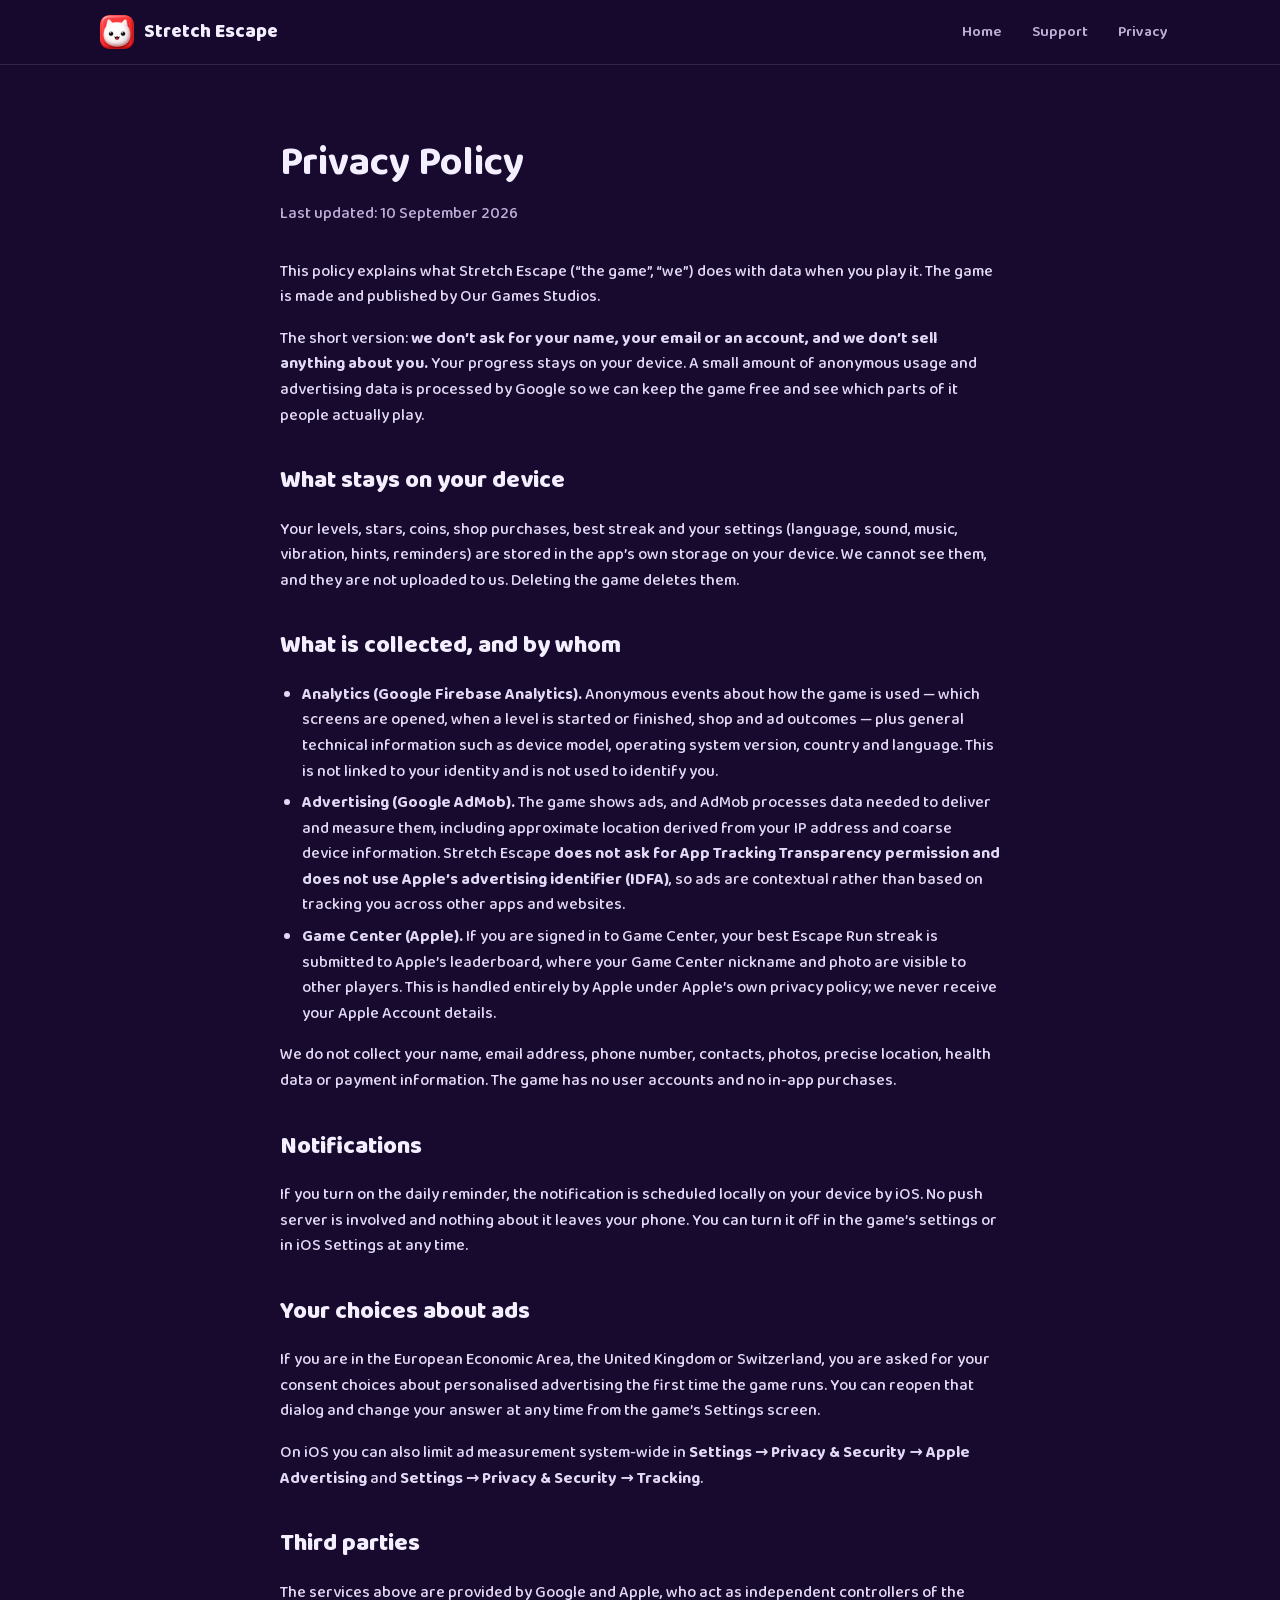
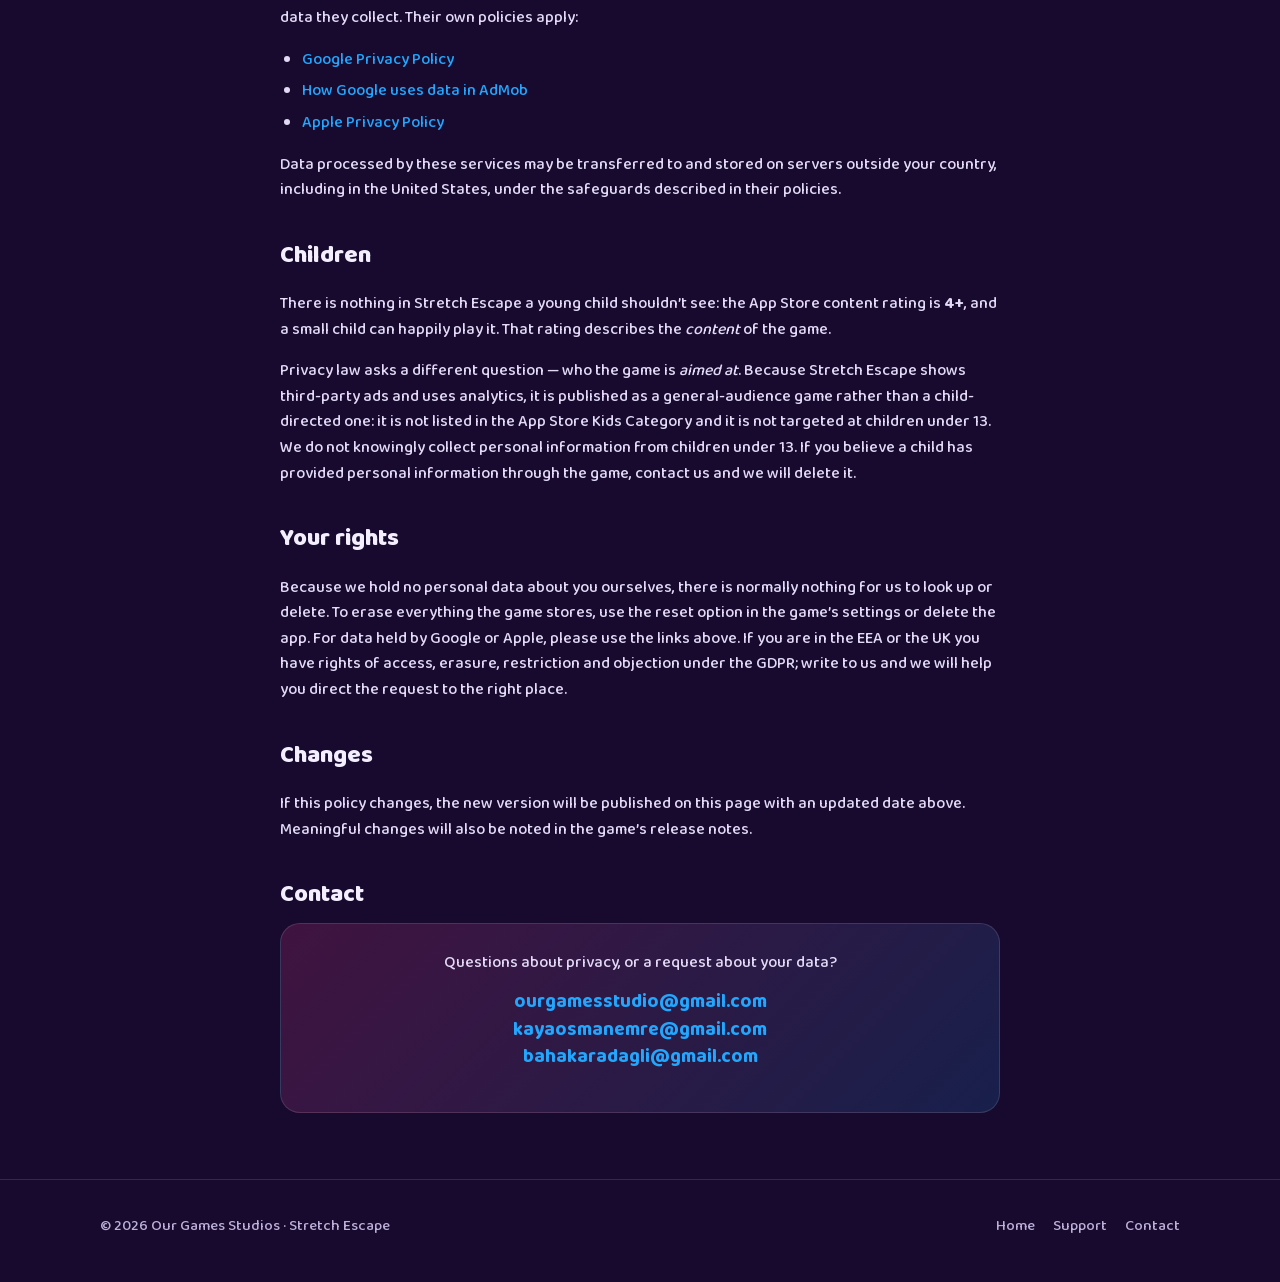
==== privacy.html @ 92ca1fbe "Stretch Escape sitesi: tanıtım, destek, gizlilik App Store'un istediği Marketing, Support ve Privacy" ====
<!DOCTYPE html>
<html lang="en">
<head>
<meta charset="utf-8">
<meta name="viewport" content="width=device-width, initial-scale=1">
<title>Privacy Policy — Stretch Escape</title>
<meta name="description" content="How the Stretch Escape puzzle game handles your data.">
<link rel="icon" href="assets/icon.png">
<link rel="apple-touch-icon" href="assets/icon.png">
<link rel="stylesheet" href="style.css">
<meta name="theme-color" content="#170a2e">
</head>
<body>

<header class="ust">
  <div class="kap">
    <a class="marka" href="index.html"><img src="assets/icon.png" alt="">Stretch Escape</a>
    <nav>
      <a href="index.html">Home</a>
      <a href="support.html">Support</a>
      <a href="privacy.html">Privacy</a>
    </nav>
  </div>
</header>

<section>
  <div class="kap metin">
    <h1>Privacy Policy</h1>
    <p class="tarih">Last updated: 10 September 2026</p>

    <p>This policy explains what Stretch Escape (“the game”, “we”) does with data when you play it.
      The game is made and published by Our Games Studios.</p>

    <p>The short version: <b>we don’t ask for your name, your email or an account, and we don’t sell anything about you.</b>
      Your progress stays on your device. A small amount of anonymous usage and advertising data is processed by Google so we can
      keep the game free and see which parts of it people actually play.</p>

    <h2>What stays on your device</h2>
    <p>Your levels, stars, coins, shop purchases, best streak and your settings (language, sound, music, vibration, hints, reminders)
      are stored in the app’s own storage on your device. We cannot see them, and they are not uploaded to us.
      Deleting the game deletes them.</p>

    <h2>What is collected, and by whom</h2>
    <ul>
      <li><b>Analytics (Google Firebase Analytics).</b> Anonymous events about how the game is used — which screens are opened,
        when a level is started or finished, shop and ad outcomes — plus general technical information such as device model,
        operating system version, country and language. This is not linked to your identity and is not used to identify you.</li>
      <li><b>Advertising (Google AdMob).</b> The game shows ads, and AdMob processes data needed to deliver and measure them,
        including approximate location derived from your IP address and coarse device information. Stretch Escape
        <b>does not ask for App Tracking Transparency permission and does not use Apple’s advertising identifier (IDFA)</b>,
        so ads are contextual rather than based on tracking you across other apps and websites.</li>
      <li><b>Game Center (Apple).</b> If you are signed in to Game Center, your best Escape Run streak is submitted to Apple’s
        leaderboard, where your Game Center nickname and photo are visible to other players. This is handled entirely by Apple
        under Apple’s own privacy policy; we never receive your Apple Account details.</li>
    </ul>

    <p>We do not collect your name, email address, phone number, contacts, photos, precise location, health data or payment
      information. The game has no user accounts and no in-app purchases.</p>

    <h2>Notifications</h2>
    <p>If you turn on the daily reminder, the notification is scheduled locally on your device by iOS.
      No push server is involved and nothing about it leaves your phone. You can turn it off in the game’s settings
      or in iOS Settings at any time.</p>

    <h2>Your choices about ads</h2>
    <p>If you are in the European Economic Area, the United Kingdom or Switzerland, you are asked for your consent choices
      about personalised advertising the first time the game runs. You can reopen that dialog and change your answer at any
      time from the game’s Settings screen.</p>
    <p>On iOS you can also limit ad measurement system-wide in <b>Settings → Privacy &amp; Security → Apple Advertising</b>
      and <b>Settings → Privacy &amp; Security → Tracking</b>.</p>

    <h2>Third parties</h2>
    <p>The services above are provided by Google and Apple, who act as independent controllers of the data they collect.
      Their own policies apply:</p>
    <ul>
      <li><a href="https://policies.google.com/privacy" rel="noopener">Google Privacy Policy</a></li>
      <li><a href="https://support.google.com/admob/answer/6128543" rel="noopener">How Google uses data in AdMob</a></li>
      <li><a href="https://www.apple.com/legal/privacy/" rel="noopener">Apple Privacy Policy</a></li>
    </ul>
    <p>Data processed by these services may be transferred to and stored on servers outside your country, including in the
      United States, under the safeguards described in their policies.</p>

    <h2>Children</h2>
    <p>There is nothing in Stretch Escape a young child shouldn’t see: the App Store content rating is <b>4+</b>,
      and a small child can happily play it. That rating describes the <i>content</i> of the game.</p>
    <p>Privacy law asks a different question — who the game is <i>aimed at</i>. Because Stretch Escape shows third-party ads
      and uses analytics, it is published as a general-audience game rather than a child-directed one: it is not listed in the
      App Store Kids Category and it is not targeted at children under 13. We do not knowingly collect personal information from
      children under 13. If you believe a child has provided personal information through the game, contact us and we will delete it.</p>

    <h2>Your rights</h2>
    <p>Because we hold no personal data about you ourselves, there is normally nothing for us to look up or delete.
      To erase everything the game stores, use the reset option in the game’s settings or delete the app.
      For data held by Google or Apple, please use the links above. If you are in the EEA or the UK you have rights of access,
      erasure, restriction and objection under the GDPR; write to us and we will help you direct the request to the right place.</p>

    <h2>Changes</h2>
    <p>If this policy changes, the new version will be published on this page with an updated date above.
      Meaningful changes will also be noted in the game’s release notes.</p>

    <h2>Contact</h2>
    <div class="kutu">
      <p>Questions about privacy, or a request about your data?</p>
      <p class="eposta"><a href="mailto:ourgamesstudio@gmail.com?subject=Stretch%20Escape%20privacy">ourgamesstudio@gmail.com</a><a href="mailto:kayaosmanemre@gmail.com?subject=Stretch%20Escape%20privacy">kayaosmanemre@gmail.com</a><a href="mailto:bahakaradagli@gmail.com?subject=Stretch%20Escape%20privacy">bahakaradagli@gmail.com</a></p>
    </div>
  </div>
</section>

<footer>
  <div class="kap">
    <span>© 2026 Our Games Studios · Stretch Escape</span>
    <nav>
      <a href="index.html">Home</a>
      <a href="support.html">Support</a>
      <a href="mailto:ourgamesstudio@gmail.com,kayaosmanemre@gmail.com,bahakaradagli@gmail.com">Contact</a>
    </nav>
  </div>
</footer>

</body>
</html>
---- style.css ----
/* Stretch Escape — pazarlama ve destek sitesi.
   Oyunla aynı font ve aynı şeker/neon paleti kullanılıyor. */

@font-face {
  font-family: 'Baloo 2'; font-style: normal; font-weight: 400 800; font-display: swap;
  src: url('fontlar/baloo2-latin-ext.woff2') format('woff2');
  unicode-range: U+0100-02BA, U+02BD-02C5, U+02C7-02CC, U+02CE-02D7, U+02DD-02FF, U+0304, U+0308, U+0329, U+1D00-1DBF, U+1E00-1E9F, U+1EF2-1EFF, U+2020, U+20A0-20AB, U+20AD-20C0, U+2113, U+2C60-2C7F, U+A720-A7FF;
}
@font-face {
  font-family: 'Baloo 2'; font-style: normal; font-weight: 400 800; font-display: swap;
  src: url('fontlar/baloo2-latin.woff2') format('woff2');
  unicode-range: U+0000-00FF, U+0131, U+0152-0153, U+02BB-02BC, U+02C6, U+02DA, U+02DC, U+0304, U+0308, U+0329, U+2000-206F, U+20AC, U+2122, U+2191, U+2193, U+2212, U+2215, U+FEFF, U+FFFD;
}

:root {
  --mor-koyu: #170a2e;
  --mor: #24124a;
  --mor-kart: rgba(255, 255, 255, .06);
  --pembe: #ff3d92;
  --mavi: #22a7ff;
  --sari: #ffcc33;
  --yesil: #3ddc84;
  --yazi: #f4efff;
  --yazi-sonuk: #bdb0d8;
  --kenar: rgba(255, 255, 255, .12);
  --olcu: 1120px;
}

* { box-sizing: border-box; }

html { scroll-behavior: smooth; }

body {
  margin: 0;
  font-family: 'Baloo 2', -apple-system, BlinkMacSystemFont, 'Segoe UI', Roboto, system-ui, sans-serif;
  font-weight: 500;
  color: var(--yazi);
  background: var(--mor-koyu);
  line-height: 1.6;
  -webkit-font-smoothing: antialiased;
  overflow-x: hidden;
}

img { max-width: 100%; display: block; }

a { color: var(--mavi); text-decoration: none; }
a:hover { text-decoration: underline; }

.kap { width: 100%; max-width: var(--olcu); margin: 0 auto; padding: 0 20px; }

/* ---------- üst şerit ---------- */

.ust {
  position: sticky; top: 0; z-index: 20;
  background: rgba(23, 10, 46, .82);
  backdrop-filter: blur(14px); -webkit-backdrop-filter: blur(14px);
  border-bottom: 1px solid var(--kenar);
}
.ust .kap { display: flex; align-items: center; gap: 16px; height: 64px; }
.marka { display: flex; align-items: center; gap: 10px; font-weight: 800; font-size: 19px; color: var(--yazi); }
.marka:hover { text-decoration: none; }
.marka img { width: 34px; height: 34px; border-radius: 9px; }
.ust nav { margin-left: auto; display: flex; gap: 6px; flex-wrap: wrap; }
.ust nav a {
  color: var(--yazi-sonuk); font-weight: 600; font-size: 15px;
  padding: 6px 12px; border-radius: 999px;
}
.ust nav a:hover { color: var(--yazi); background: rgba(255, 255, 255, .08); text-decoration: none; }

/* ---------- hero ---------- */

.hero { position: relative; overflow: hidden; padding: 72px 0 88px; text-align: center; }
.hero::before {
  content: ''; position: absolute; inset: -10% -10% auto; height: 130%;
  background: url('assets/arkaplan.webp') center top / cover no-repeat;
  filter: saturate(.85) blur(2px); opacity: .35;
}
.hero::after {
  content: ''; position: absolute; inset: 0;
  background: radial-gradient(120% 80% at 50% 0%, rgba(255, 61, 146, .35), transparent 60%),
              linear-gradient(180deg, rgba(23, 10, 46, .55) 0%, rgba(23, 10, 46, .92) 70%, var(--mor-koyu) 100%);
}
.hero .kap { position: relative; z-index: 1; }
.hero-logo { width: min(420px, 78vw); margin: 0 auto 8px; filter: drop-shadow(0 14px 34px rgba(0, 0, 0, .45)); }
.slogan { font-size: clamp(22px, 4.4vw, 34px); font-weight: 800; margin: 4px 0 10px; }
.hero p.alt { max-width: 620px; margin: 0 auto 26px; font-size: 18px; color: var(--yazi-sonuk); }

.rozetler { display: flex; justify-content: center; gap: 12px; flex-wrap: wrap; }
.dugme {
  display: inline-flex; align-items: center; gap: 9px;
  padding: 13px 26px; border-radius: 999px; font-weight: 700; font-size: 17px;
  color: #fff; background: linear-gradient(180deg, #ff5ea6, var(--pembe));
  box-shadow: 0 10px 24px rgba(255, 61, 146, .35), inset 0 -3px 0 rgba(0, 0, 0, .18);
}
.dugme:hover { text-decoration: none; transform: translateY(-2px); }
.dugme.sessiz {
  background: rgba(255, 255, 255, .09); box-shadow: inset 0 0 0 1px var(--kenar);
  color: var(--yazi);
}
.dugme.pasif { opacity: .75; cursor: default; }
.dugme.pasif:hover { transform: none; }

.ucan {
  position: absolute; right: -40px; bottom: -10px; width: min(280px, 40vw);
  opacity: .9; z-index: 1; pointer-events: none;
  filter: drop-shadow(0 10px 28px rgba(255, 61, 146, .45));
}

/* ---------- bölümler ---------- */

section { padding: 66px 0; }
section.koyu { background: linear-gradient(180deg, var(--mor), var(--mor-koyu)); }

h2 {
  font-size: clamp(26px, 3.6vw, 36px); font-weight: 800;
  margin: 0 0 8px; text-align: center;
}
.bolum-alt { text-align: center; color: var(--yazi-sonuk); max-width: 620px; margin: 0 auto 36px; }

h3 { font-size: 21px; font-weight: 800; margin: 0 0 6px; }

.izgara { display: grid; gap: 20px; grid-template-columns: repeat(auto-fit, minmax(260px, 1fr)); }

.kart {
  background: var(--mor-kart); border: 1px solid var(--kenar); border-radius: 20px;
  overflow: hidden; display: flex; flex-direction: column;
}
.kart .gorsel { aspect-ratio: 16 / 10; overflow: hidden; background: #0e0620; }
.kart .gorsel img { width: 100%; height: 100%; object-fit: cover; }
.gorsel.dukkan {
  background: url('assets/dukkan-bg.webp') center / cover;
  display: flex; align-items: center; justify-content: center; gap: 22px;
}
.gorsel.dukkan .obje { width: 62px; height: auto; filter: drop-shadow(0 8px 14px rgba(0, 0, 0, .45)); }
.gorsel.dukkan .obje.buyuk { width: 128px; }

.kart .govde { padding: 18px 20px 22px; }
.kart p { margin: 0; color: var(--yazi-sonuk); font-size: 16px; }

.hap {
  display: inline-block; font-size: 13px; font-weight: 700; letter-spacing: .04em;
  text-transform: uppercase; padding: 3px 11px; border-radius: 999px; margin-bottom: 8px;
}
.hap.pembe { background: rgba(255, 61, 146, .18); color: #ff8dbc; }
.hap.mavi { background: rgba(34, 167, 255, .18); color: #7cc9ff; }
.hap.sari { background: rgba(255, 204, 51, .18); color: var(--sari); }

/* sayılar */
.sayilar { display: grid; gap: 16px; grid-template-columns: repeat(auto-fit, minmax(150px, 1fr)); text-align: center; }
.sayilar div { background: var(--mor-kart); border: 1px solid var(--kenar); border-radius: 18px; padding: 22px 12px; }
.sayilar b { display: block; font-size: 34px; font-weight: 800; line-height: 1.1; color: var(--sari); }
.sayilar span { color: var(--yazi-sonuk); font-size: 15px; }

/* dünyalar */
.dunyalar { display: grid; gap: 14px; grid-template-columns: repeat(auto-fit, minmax(140px, 1fr)); }
.dunyalar figure { margin: 0; border-radius: 16px; overflow: hidden; position: relative; border: 1px solid var(--kenar); }
.dunyalar img { aspect-ratio: 3 / 4; object-fit: cover; width: 100%; }
.dunyalar figcaption {
  position: absolute; left: 0; right: 0; bottom: 0; padding: 26px 10px 10px;
  font-weight: 700; font-size: 15px; text-align: center;
  background: linear-gradient(180deg, transparent, rgba(10, 4, 24, .85));
}

/* diller */
.diller { display: flex; flex-wrap: wrap; justify-content: center; gap: 10px; }
.diller span {
  display: inline-flex; align-items: center; gap: 8px; font-weight: 600; font-size: 15px;
  background: var(--mor-kart); border: 1px solid var(--kenar);
  padding: 7px 14px 7px 8px; border-radius: 999px;
}
.diller img { width: 22px; height: 22px; border-radius: 50%; object-fit: cover; }

/* ---------- metin sayfaları ---------- */

.metin { max-width: 760px; margin: 0 auto; }
.metin h1 { font-size: clamp(30px, 5vw, 40px); margin: 0 0 6px; }
.metin .tarih { color: var(--yazi-sonuk); margin: 0 0 32px; }
.metin h2 { text-align: left; font-size: 24px; margin: 34px 0 8px; }
.metin p, .metin li { color: #e2daf5; }
.metin ul { padding-left: 22px; }
.metin li { margin-bottom: 6px; }

.sss { border: 1px solid var(--kenar); border-radius: 16px; background: var(--mor-kart); margin-bottom: 12px; overflow: hidden; }
.sss summary {
  cursor: pointer; padding: 15px 20px; font-weight: 700; font-size: 17px; list-style: none;
  display: flex; justify-content: space-between; align-items: center; gap: 12px;
}
.sss summary::-webkit-details-marker { display: none; }
.sss summary::after { content: '+'; font-size: 24px; color: var(--pembe); line-height: 1; }
.sss[open] summary::after { content: '−'; }
.sss .icerik { padding: 0 20px 18px; color: var(--yazi-sonuk); }
.sss .icerik p { margin: 0 0 10px; color: var(--yazi-sonuk); }
.sss .icerik p:last-child { margin-bottom: 0; }

.kutu {
  background: linear-gradient(135deg, rgba(255, 61, 146, .18), rgba(34, 167, 255, .14));
  border: 1px solid var(--kenar); border-radius: 20px; padding: 26px 24px; text-align: center;
}
.kutu p { margin: 0 0 14px; }
.eposta { font-size: 19px; font-weight: 700; word-break: break-word; line-height: 1.45; }
/* Birden çok adres var: her biri kendi satırında, tek tek tıklanabilsin. */
.eposta a { display: block; }

/* ---------- alt ---------- */

footer { border-top: 1px solid var(--kenar); padding: 34px 0 44px; color: var(--yazi-sonuk); font-size: 15px; }
footer .kap { display: flex; flex-wrap: wrap; gap: 14px 24px; align-items: center; justify-content: space-between; }
footer nav { display: flex; gap: 18px; flex-wrap: wrap; }
footer a { color: var(--yazi-sonuk); }
footer a:hover { color: var(--yazi); }

@media (prefers-reduced-motion: reduce) {
  html { scroll-behavior: auto; }
  .dugme:hover { transform: none; }
}

/* ---------- dar ekran ---------- */

@media (max-width: 620px) {
  .ust .kap { height: 58px; gap: 10px; padding: 0 14px; }
  .marka { font-size: 17px; gap: 8px; }
  .marka img { width: 30px; height: 30px; }
  .ust nav { gap: 0; flex-wrap: nowrap; }
  .ust nav a { padding: 6px 8px; font-size: 14px; }
  /* Ana sayfadaki bölüm bağlantıları dar ekranda şeridi taşırıyor,
     ikisi de sayfayı kaydırınca zaten görünüyor. */
  .ust nav a[href^="#"] { display: none; }

  .kap { padding: 0 16px; }
  section { padding: 46px 0; }
  .hero { padding: 48px 0 64px; }
  .ucan { width: 42vw; right: -26px; bottom: 6px; opacity: .75; }
  .kutu { padding: 22px 18px; }
  .eposta { font-size: 17px; }
  footer .kap { flex-direction: column; align-items: flex-start; gap: 10px; }
}
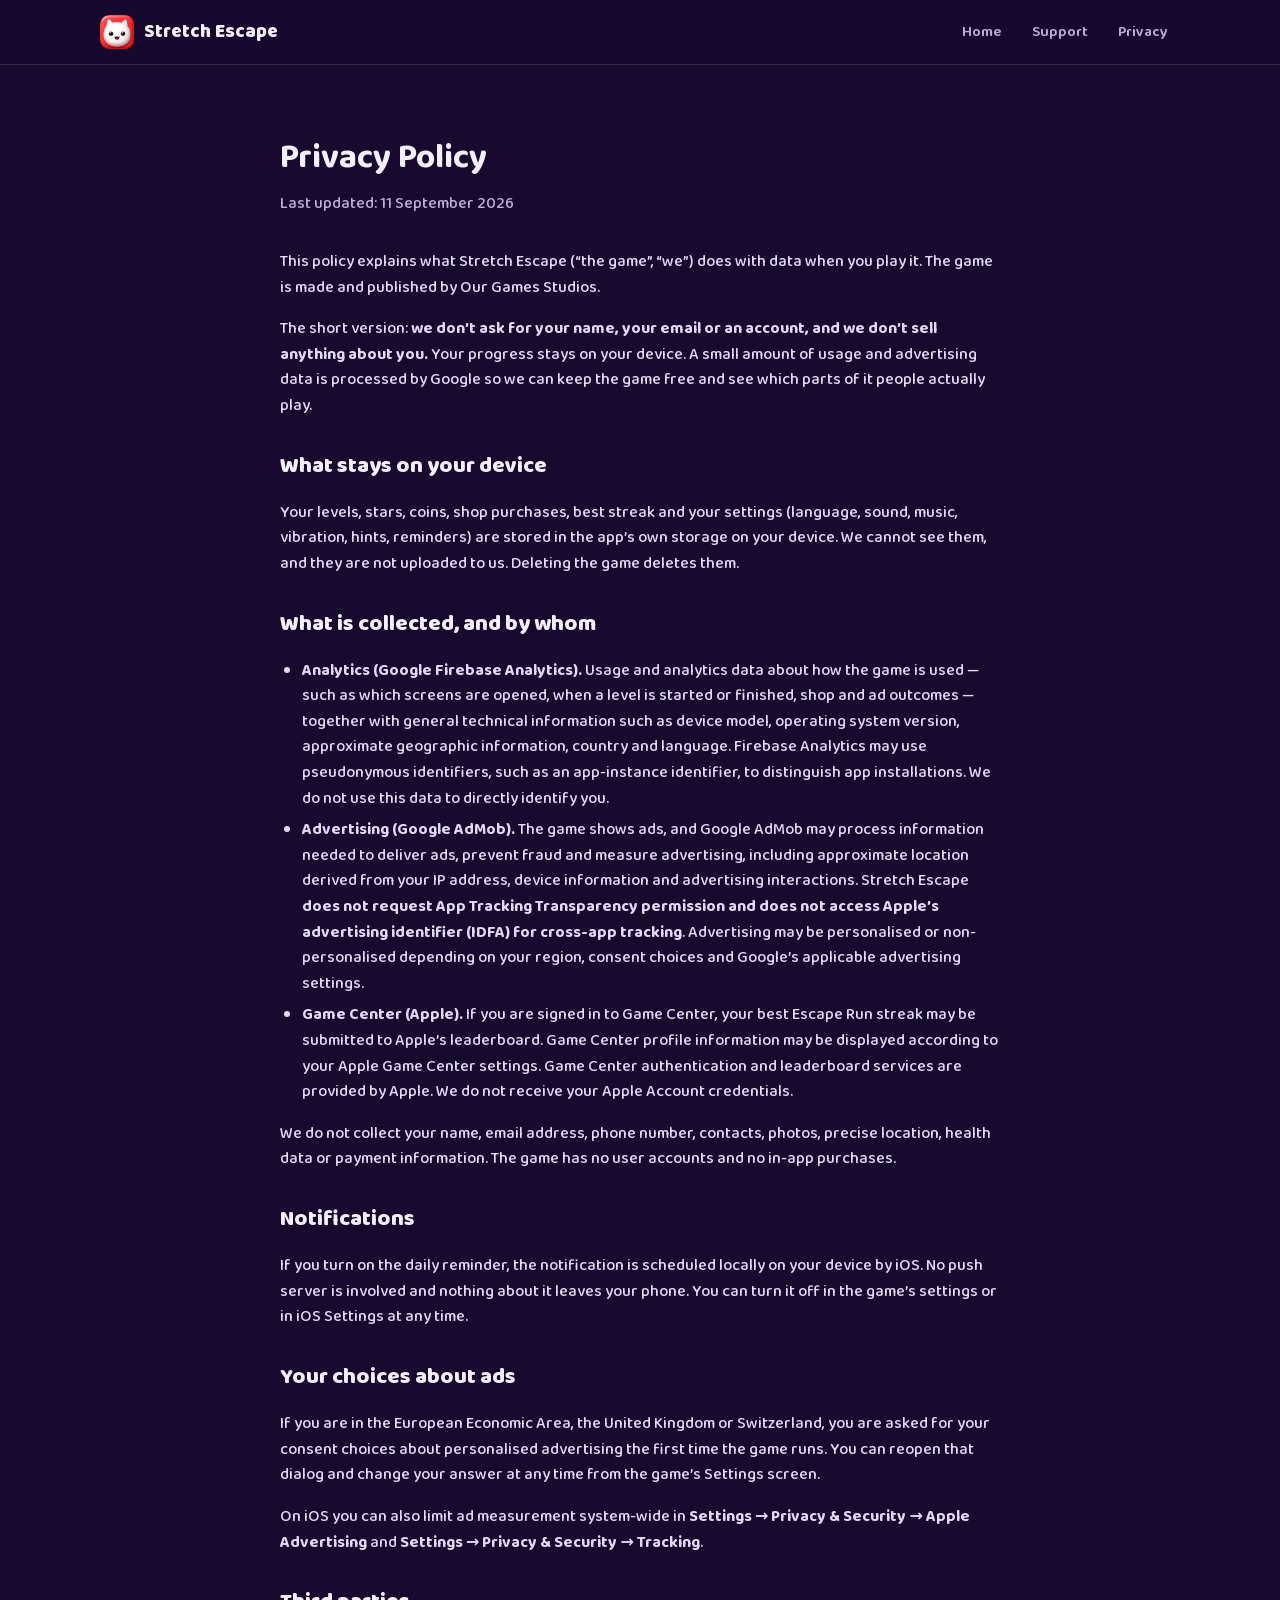
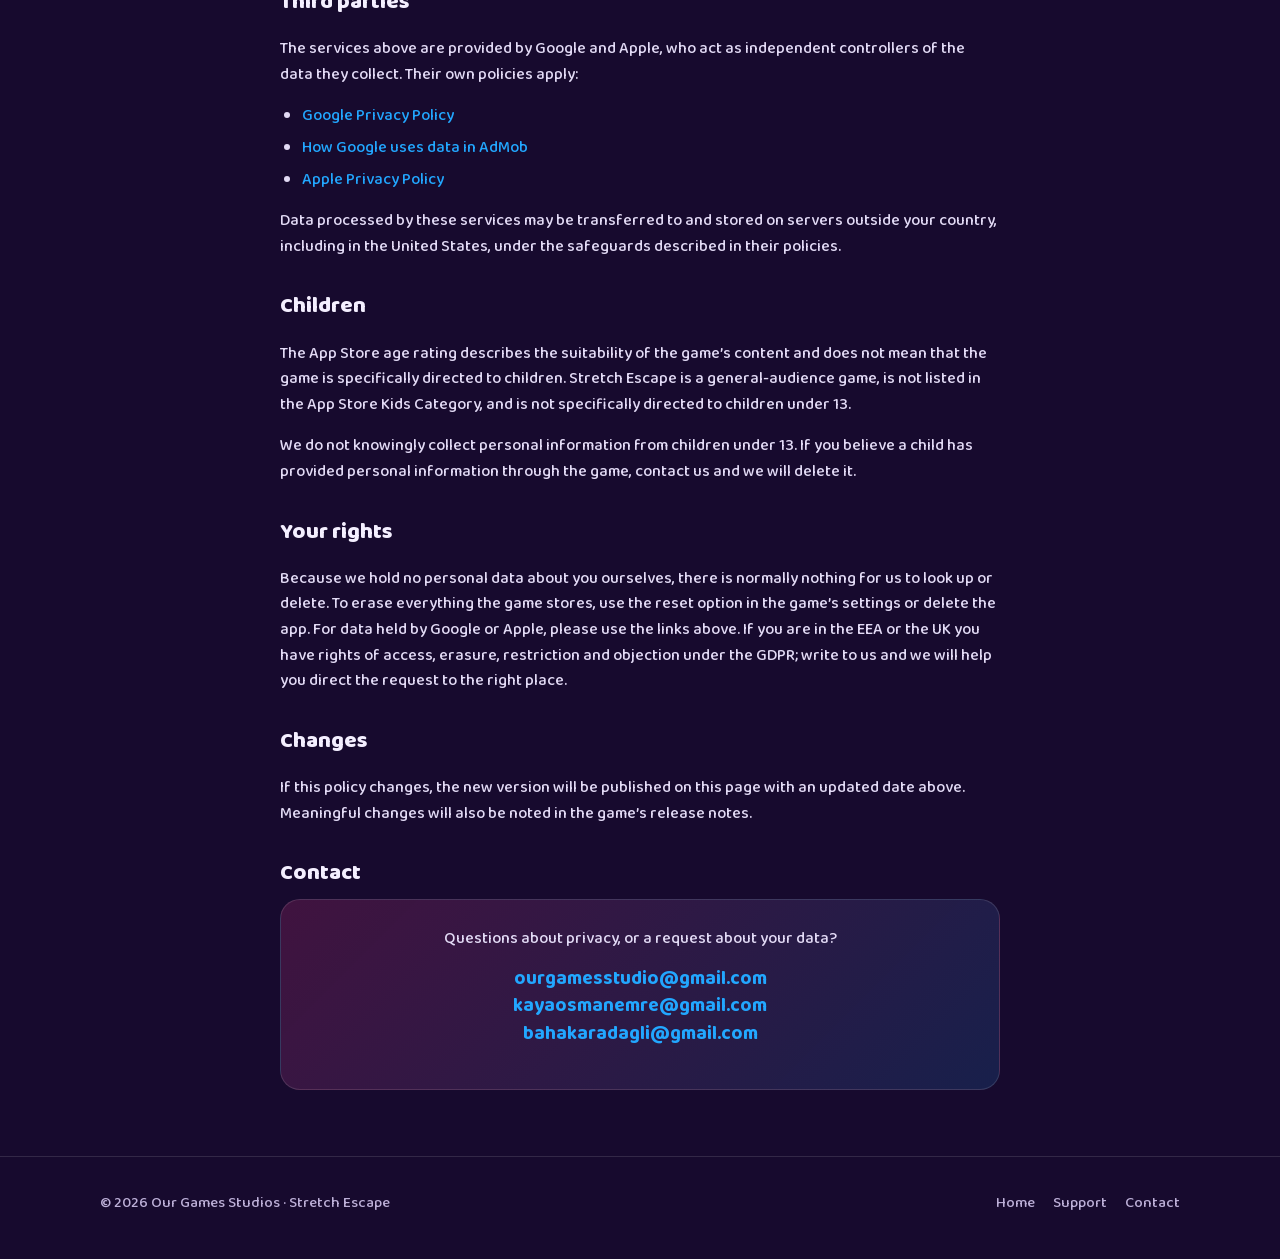
==== commit 44ffe43f: "Gizlilik politikasını netleştir: analytics, AdMob, Game Center, çocuklar Co-Authored-By: Claude Opus" ====
--- a/privacy.html
+++ b/privacy.html
@@ -26,13 +26,13 @@
 <section>
   <div class="kap metin">
     <h1>Privacy Policy</h1>
-    <p class="tarih">Last updated: 10 September 2026</p>
+    <p class="tarih">Last updated: 11 September 2026</p>
 
     <p>This policy explains what Stretch Escape (“the game”, “we”) does with data when you play it.
       The game is made and published by Our Games Studios.</p>
 
     <p>The short version: <b>we don’t ask for your name, your email or an account, and we don’t sell anything about you.</b>
-      Your progress stays on your device. A small amount of anonymous usage and advertising data is processed by Google so we can
+      Your progress stays on your device. A small amount of usage and advertising data is processed by Google so we can
       keep the game free and see which parts of it people actually play.</p>
 
     <h2>What stays on your device</h2>
@@ -42,16 +42,20 @@
 
     <h2>What is collected, and by whom</h2>
     <ul>
-      <li><b>Analytics (Google Firebase Analytics).</b> Anonymous events about how the game is used — which screens are opened,
-        when a level is started or finished, shop and ad outcomes — plus general technical information such as device model,
-        operating system version, country and language. This is not linked to your identity and is not used to identify you.</li>
-      <li><b>Advertising (Google AdMob).</b> The game shows ads, and AdMob processes data needed to deliver and measure them,
-        including approximate location derived from your IP address and coarse device information. Stretch Escape
-        <b>does not ask for App Tracking Transparency permission and does not use Apple’s advertising identifier (IDFA)</b>,
-        so ads are contextual rather than based on tracking you across other apps and websites.</li>
-      <li><b>Game Center (Apple).</b> If you are signed in to Game Center, your best Escape Run streak is submitted to Apple’s
-        leaderboard, where your Game Center nickname and photo are visible to other players. This is handled entirely by Apple
-        under Apple’s own privacy policy; we never receive your Apple Account details.</li>
+      <li><b>Analytics (Google Firebase Analytics).</b> Usage and analytics data about how the game is used — such as which
+        screens are opened, when a level is started or finished, shop and ad outcomes — together with general technical
+        information such as device model, operating system version, approximate geographic information, country and language.
+        Firebase Analytics may use pseudonymous identifiers, such as an app-instance identifier, to distinguish app installations.
+        We do not use this data to directly identify you.</li>
+      <li><b>Advertising (Google AdMob).</b> The game shows ads, and Google AdMob may process information needed to deliver ads,
+        prevent fraud and measure advertising, including approximate location derived from your IP address, device information
+        and advertising interactions. Stretch Escape <b>does not request App Tracking Transparency permission and does not access
+        Apple’s advertising identifier (IDFA) for cross-app tracking</b>. Advertising may be personalised or non-personalised
+        depending on your region, consent choices and Google’s applicable advertising settings.</li>
+      <li><b>Game Center (Apple).</b> If you are signed in to Game Center, your best Escape Run streak may be submitted to Apple’s
+        leaderboard. Game Center profile information may be displayed according to your Apple Game Center settings.
+        Game Center authentication and leaderboard services are provided by Apple. We do not receive your Apple Account
+        credentials.</li>
     </ul>
 
     <p>We do not collect your name, email address, phone number, contacts, photos, precise location, health data or payment
@@ -81,12 +85,11 @@
       United States, under the safeguards described in their policies.</p>
 
     <h2>Children</h2>
-    <p>There is nothing in Stretch Escape a young child shouldn’t see: the App Store content rating is <b>4+</b>,
-      and a small child can happily play it. That rating describes the <i>content</i> of the game.</p>
-    <p>Privacy law asks a different question — who the game is <i>aimed at</i>. Because Stretch Escape shows third-party ads
-      and uses analytics, it is published as a general-audience game rather than a child-directed one: it is not listed in the
-      App Store Kids Category and it is not targeted at children under 13. We do not knowingly collect personal information from
-      children under 13. If you believe a child has provided personal information through the game, contact us and we will delete it.</p>
+    <p>The App Store age rating describes the suitability of the game’s content and does not mean that the game is specifically
+      directed to children. Stretch Escape is a general-audience game, is not listed in the App Store Kids Category, and is not
+      specifically directed to children under 13.</p>
+    <p>We do not knowingly collect personal information from children under 13. If you believe a child has provided personal
+      information through the game, contact us and we will delete it.</p>
 
     <h2>Your rights</h2>
     <p>Because we hold no personal data about you ourselves, there is normally nothing for us to look up or delete.
--- a/style.css
+++ b/style.css
@@ -41,7 +41,7 @@
   overflow-x: hidden;
 }
 
-img { max-width: 100%; display: block; }
+img { max-width: 100%; height: auto; display: block; }
 
 a { color: var(--mavi); text-decoration: none; }
 a:hover { text-decoration: underline; }
@@ -69,7 +69,7 @@
 
 /* ---------- hero ---------- */
 
-.hero { position: relative; overflow: hidden; padding: 72px 0 88px; text-align: center; }
+.hero { position: relative; overflow: hidden; padding: 40px 0 46px; text-align: center; }
 .hero::before {
   content: ''; position: absolute; inset: -10% -10% auto; height: 130%;
   background: url('assets/arkaplan.webp') center top / cover no-repeat;
@@ -81,14 +81,19 @@
               linear-gradient(180deg, rgba(23, 10, 46, .55) 0%, rgba(23, 10, 46, .92) 70%, var(--mor-koyu) 100%);
 }
 .hero .kap { position: relative; z-index: 1; }
-.hero-logo { width: min(420px, 78vw); margin: 0 auto 8px; filter: drop-shadow(0 14px 34px rgba(0, 0, 0, .45)); }
-.slogan { font-size: clamp(22px, 4.4vw, 34px); font-weight: 800; margin: 4px 0 10px; }
-.hero p.alt { max-width: 620px; margin: 0 auto 26px; font-size: 18px; color: var(--yazi-sonuk); }
+/* Menüdeki düzenin aynısı: kırmızı ikon üstte, yazı altında. */
+.hero-ikon {
+  width: min(76px, 19vw); margin: 0 auto 12px;
+  filter: drop-shadow(0 12px 26px rgba(0, 0, 0, .5));
+}
+.hero-logo { width: min(300px, 68vw); margin: 0 auto 12px; filter: drop-shadow(0 14px 34px rgba(0, 0, 0, .45)); }
+.slogan { font-size: clamp(20px, 2.6vw, 25px); font-weight: 800; margin: 2px 0 8px; }
+.hero p.alt { max-width: 540px; margin: 0 auto 22px; font-size: 16px; color: var(--yazi-sonuk); }
 
 .rozetler { display: flex; justify-content: center; gap: 12px; flex-wrap: wrap; }
 .dugme {
   display: inline-flex; align-items: center; gap: 9px;
-  padding: 13px 26px; border-radius: 999px; font-weight: 700; font-size: 17px;
+  padding: 11px 22px; border-radius: 999px; font-weight: 700; font-size: 16px;
   color: #fff; background: linear-gradient(180deg, #ff5ea6, var(--pembe));
   box-shadow: 0 10px 24px rgba(255, 61, 146, .35), inset 0 -3px 0 rgba(0, 0, 0, .18);
 }
@@ -100,11 +105,16 @@
 .dugme.pasif { opacity: .75; cursor: default; }
 .dugme.pasif:hover { transform: none; }
 
+/* Kedi ekranın kenarına değil İÇERİK SÜTUNUNA yaslı (.hero .kap'ın içinde):
+   geniş ekranda kenara yapışınca metinden kopuk, ıssız duruyordu; taşarsa da
+   kırpılıp bozuk görsel gibi görünüyordu. Dar ekranda metne bineceği için
+   gizleniyor. */
 .ucan {
-  position: absolute; right: -40px; bottom: -10px; width: min(280px, 40vw);
-  opacity: .9; z-index: 1; pointer-events: none;
-  filter: drop-shadow(0 10px 28px rgba(255, 61, 146, .45));
-}
+  position: absolute; right: 20px; bottom: 2px; width: min(190px, 17vw);
+  opacity: .9; z-index: 1; pointer-events: none; transform: scaleX(-1);
+  filter: drop-shadow(0 12px 26px rgba(255, 61, 146, .4));
+}
+@media (max-width: 1000px) { .ucan { display: none; } }
 
 /* ---------- bölümler ---------- */
 
@@ -112,12 +122,12 @@
 section.koyu { background: linear-gradient(180deg, var(--mor), var(--mor-koyu)); }
 
 h2 {
-  font-size: clamp(26px, 3.6vw, 36px); font-weight: 800;
+  font-size: clamp(24px, 3vw, 31px); font-weight: 800;
   margin: 0 0 8px; text-align: center;
 }
 .bolum-alt { text-align: center; color: var(--yazi-sonuk); max-width: 620px; margin: 0 auto 36px; }
 
-h3 { font-size: 21px; font-weight: 800; margin: 0 0 6px; }
+h3 { font-size: 19px; font-weight: 800; margin: 0 0 6px; }
 
 .izgara { display: grid; gap: 20px; grid-template-columns: repeat(auto-fit, minmax(260px, 1fr)); }
 
@@ -125,7 +135,9 @@
   background: var(--mor-kart); border: 1px solid var(--kenar); border-radius: 20px;
   overflow: hidden; display: flex; flex-direction: column;
 }
-.kart .gorsel { aspect-ratio: 16 / 10; overflow: hidden; background: #0e0620; }
+/* İki sütunlu satırda kart genişleyince 16:10 görsel 400px'i geçiyor ve
+   kartı görselden ibaret gösteriyor; tavan koyuldu. */
+.kart .gorsel { aspect-ratio: 16 / 10; max-height: 240px; overflow: hidden; background: #0e0620; }
 .kart .gorsel img { width: 100%; height: 100%; object-fit: cover; }
 .gorsel.dukkan {
   background: url('assets/dukkan-bg.webp') center / cover;
@@ -148,7 +160,7 @@
 /* sayılar */
 .sayilar { display: grid; gap: 16px; grid-template-columns: repeat(auto-fit, minmax(150px, 1fr)); text-align: center; }
 .sayilar div { background: var(--mor-kart); border: 1px solid var(--kenar); border-radius: 18px; padding: 22px 12px; }
-.sayilar b { display: block; font-size: 34px; font-weight: 800; line-height: 1.1; color: var(--sari); }
+.sayilar b { display: block; font-size: 30px; font-weight: 800; line-height: 1.1; color: var(--sari); }
 .sayilar span { color: var(--yazi-sonuk); font-size: 15px; }
 
 /* dünyalar */
@@ -173,9 +185,9 @@
 /* ---------- metin sayfaları ---------- */
 
 .metin { max-width: 760px; margin: 0 auto; }
-.metin h1 { font-size: clamp(30px, 5vw, 40px); margin: 0 0 6px; }
+.metin h1 { font-size: clamp(28px, 4vw, 34px); margin: 0 0 6px; }
 .metin .tarih { color: var(--yazi-sonuk); margin: 0 0 32px; }
-.metin h2 { text-align: left; font-size: 24px; margin: 34px 0 8px; }
+.metin h2 { text-align: left; font-size: 22px; margin: 30px 0 8px; }
 .metin p, .metin li { color: #e2daf5; }
 .metin ul { padding-left: 22px; }
 .metin li { margin-bottom: 6px; }
@@ -229,7 +241,6 @@
   .kap { padding: 0 16px; }
   section { padding: 46px 0; }
   .hero { padding: 48px 0 64px; }
-  .ucan { width: 42vw; right: -26px; bottom: 6px; opacity: .75; }
   .kutu { padding: 22px 18px; }
   .eposta { font-size: 17px; }
   footer .kap { flex-direction: column; align-items: flex-start; gap: 10px; }
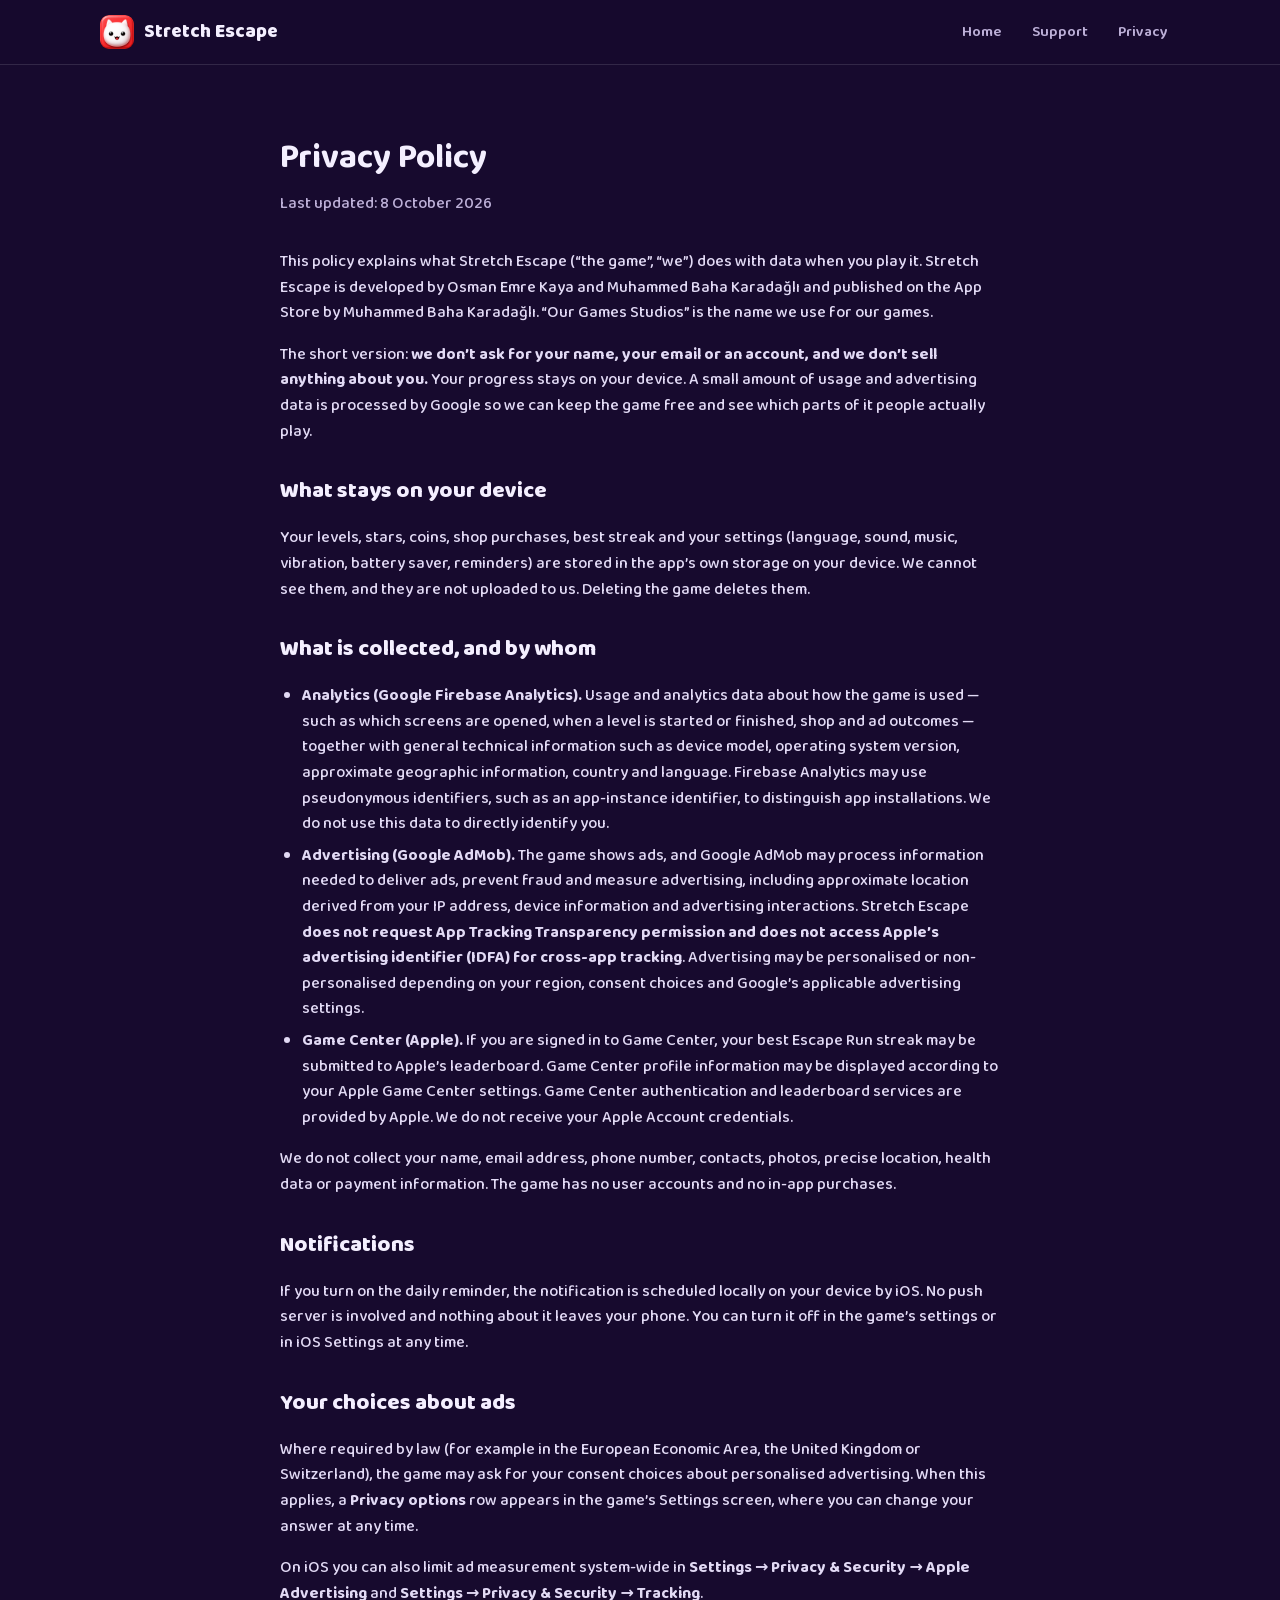
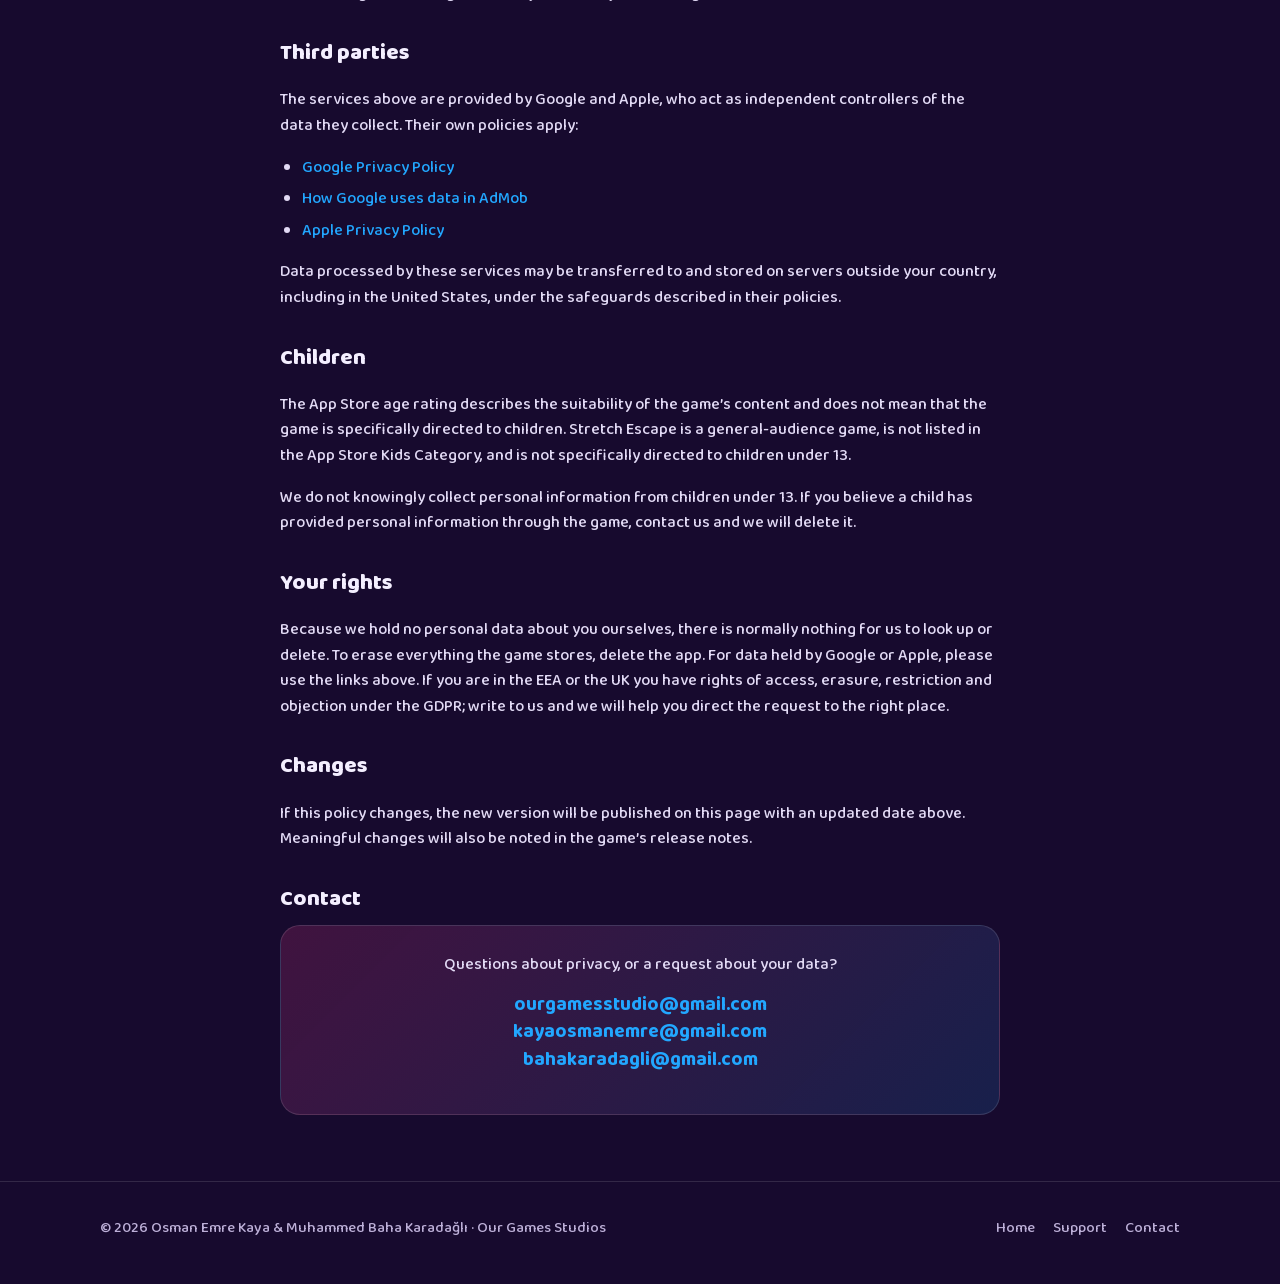
==== commit a005b7c7: "Sitedeki metinler uygulamayla ve App Store kaydıyla örtüşsün Yayıncı Our Games Studios değil, Muhamm" ====
--- a/privacy.html
+++ b/privacy.html
@@ -26,17 +26,18 @@
 <section>
   <div class="kap metin">
     <h1>Privacy Policy</h1>
-    <p class="tarih">Last updated: 11 September 2026</p>
+    <p class="tarih">Last updated: 8 October 2026</p>
 
     <p>This policy explains what Stretch Escape (“the game”, “we”) does with data when you play it.
-      The game is made and published by Our Games Studios.</p>
+      Stretch Escape is developed by Osman Emre Kaya and Muhammed Baha Karadağlı and published on the App Store
+      by Muhammed Baha Karadağlı. “Our Games Studios” is the name we use for our games.</p>
 
     <p>The short version: <b>we don’t ask for your name, your email or an account, and we don’t sell anything about you.</b>
       Your progress stays on your device. A small amount of usage and advertising data is processed by Google so we can
       keep the game free and see which parts of it people actually play.</p>
 
     <h2>What stays on your device</h2>
-    <p>Your levels, stars, coins, shop purchases, best streak and your settings (language, sound, music, vibration, hints, reminders)
+    <p>Your levels, stars, coins, shop purchases, best streak and your settings (language, sound, music, vibration, battery saver, reminders)
       are stored in the app’s own storage on your device. We cannot see them, and they are not uploaded to us.
       Deleting the game deletes them.</p>
 
@@ -67,9 +68,9 @@
       or in iOS Settings at any time.</p>
 
     <h2>Your choices about ads</h2>
-    <p>If you are in the European Economic Area, the United Kingdom or Switzerland, you are asked for your consent choices
-      about personalised advertising the first time the game runs. You can reopen that dialog and change your answer at any
-      time from the game’s Settings screen.</p>
+    <p>Where required by law (for example in the European Economic Area, the United Kingdom or Switzerland), the game may
+      ask for your consent choices about personalised advertising. When this applies, a <b>Privacy options</b> row appears
+      in the game’s Settings screen, where you can change your answer at any time.</p>
     <p>On iOS you can also limit ad measurement system-wide in <b>Settings → Privacy &amp; Security → Apple Advertising</b>
       and <b>Settings → Privacy &amp; Security → Tracking</b>.</p>
 
@@ -93,7 +94,7 @@
 
     <h2>Your rights</h2>
     <p>Because we hold no personal data about you ourselves, there is normally nothing for us to look up or delete.
-      To erase everything the game stores, use the reset option in the game’s settings or delete the app.
+      To erase everything the game stores, delete the app.
       For data held by Google or Apple, please use the links above. If you are in the EEA or the UK you have rights of access,
       erasure, restriction and objection under the GDPR; write to us and we will help you direct the request to the right place.</p>
 
@@ -111,7 +112,7 @@
 
 <footer>
   <div class="kap">
-    <span>© 2026 Our Games Studios · Stretch Escape</span>
+    <span>© 2026 Osman Emre Kaya &amp; Muhammed Baha Karadağlı · Our Games Studios</span>
     <nav>
       <a href="index.html">Home</a>
       <a href="support.html">Support</a>
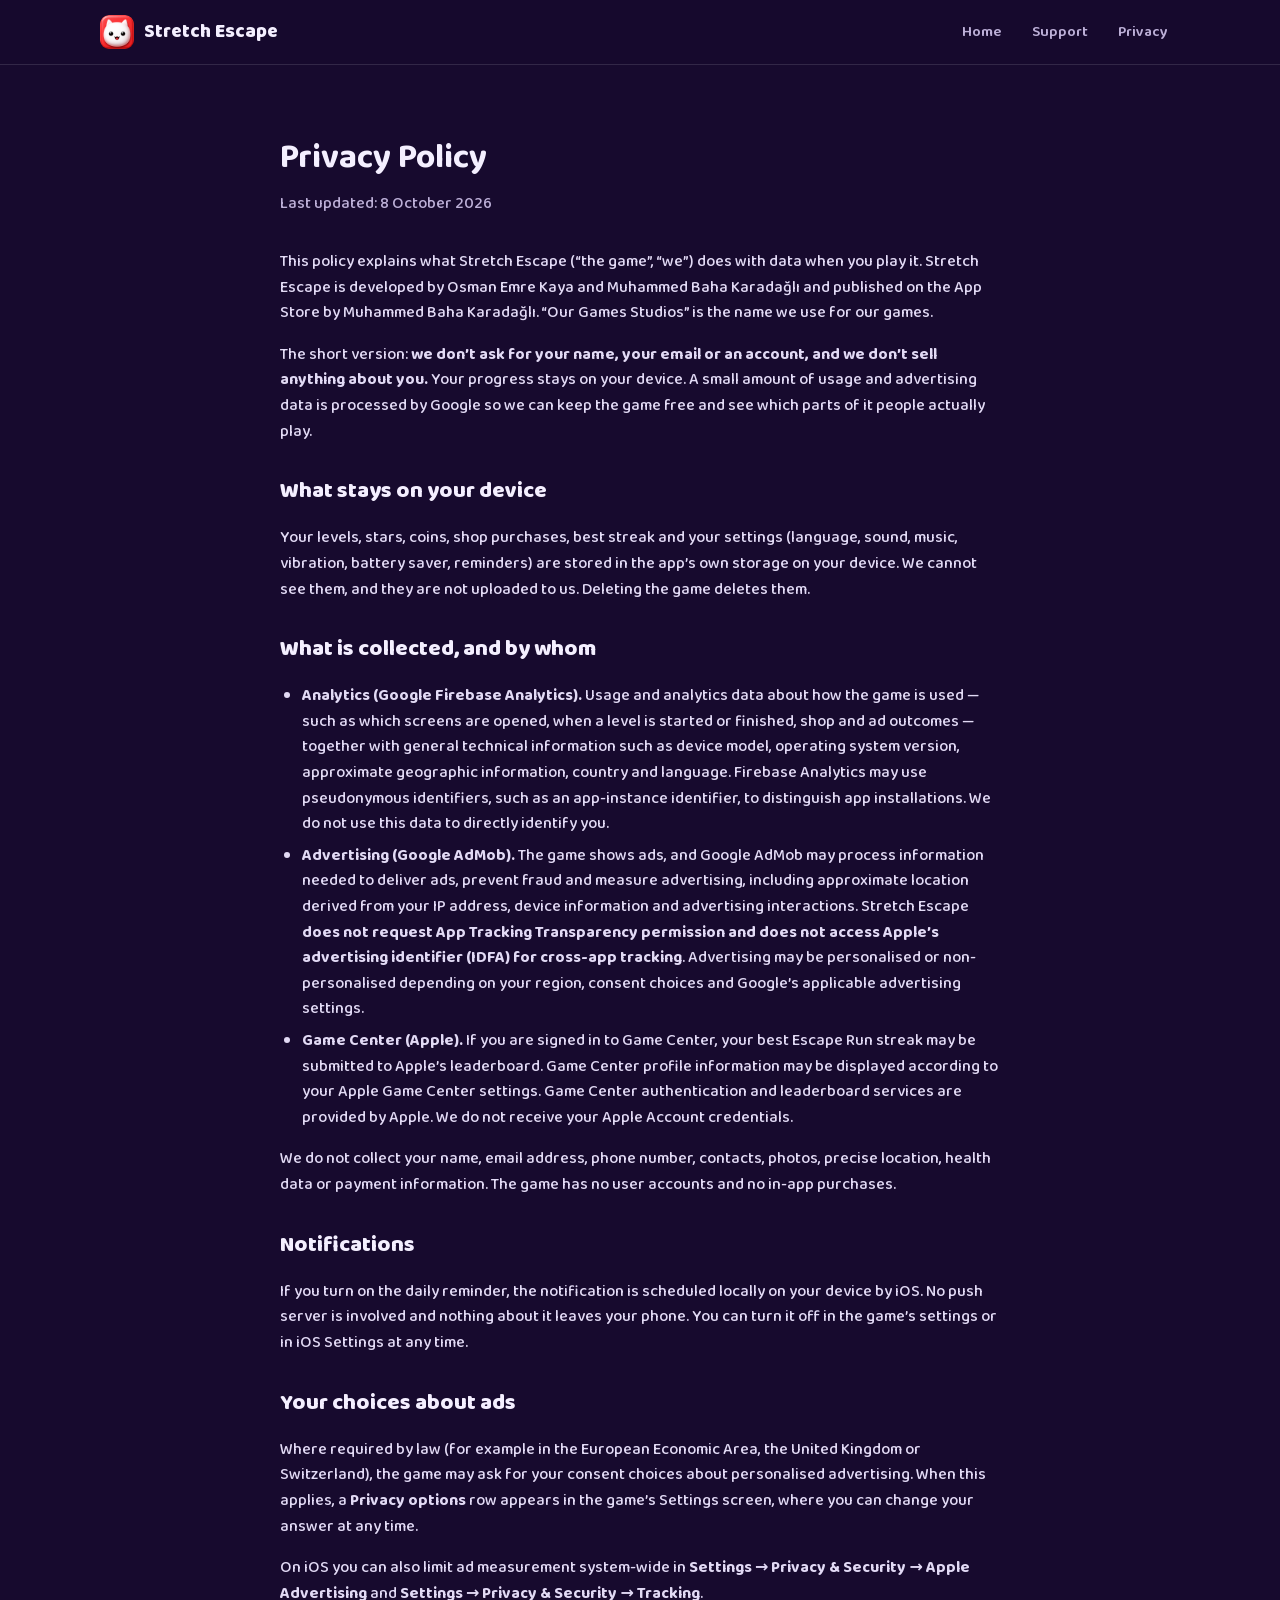
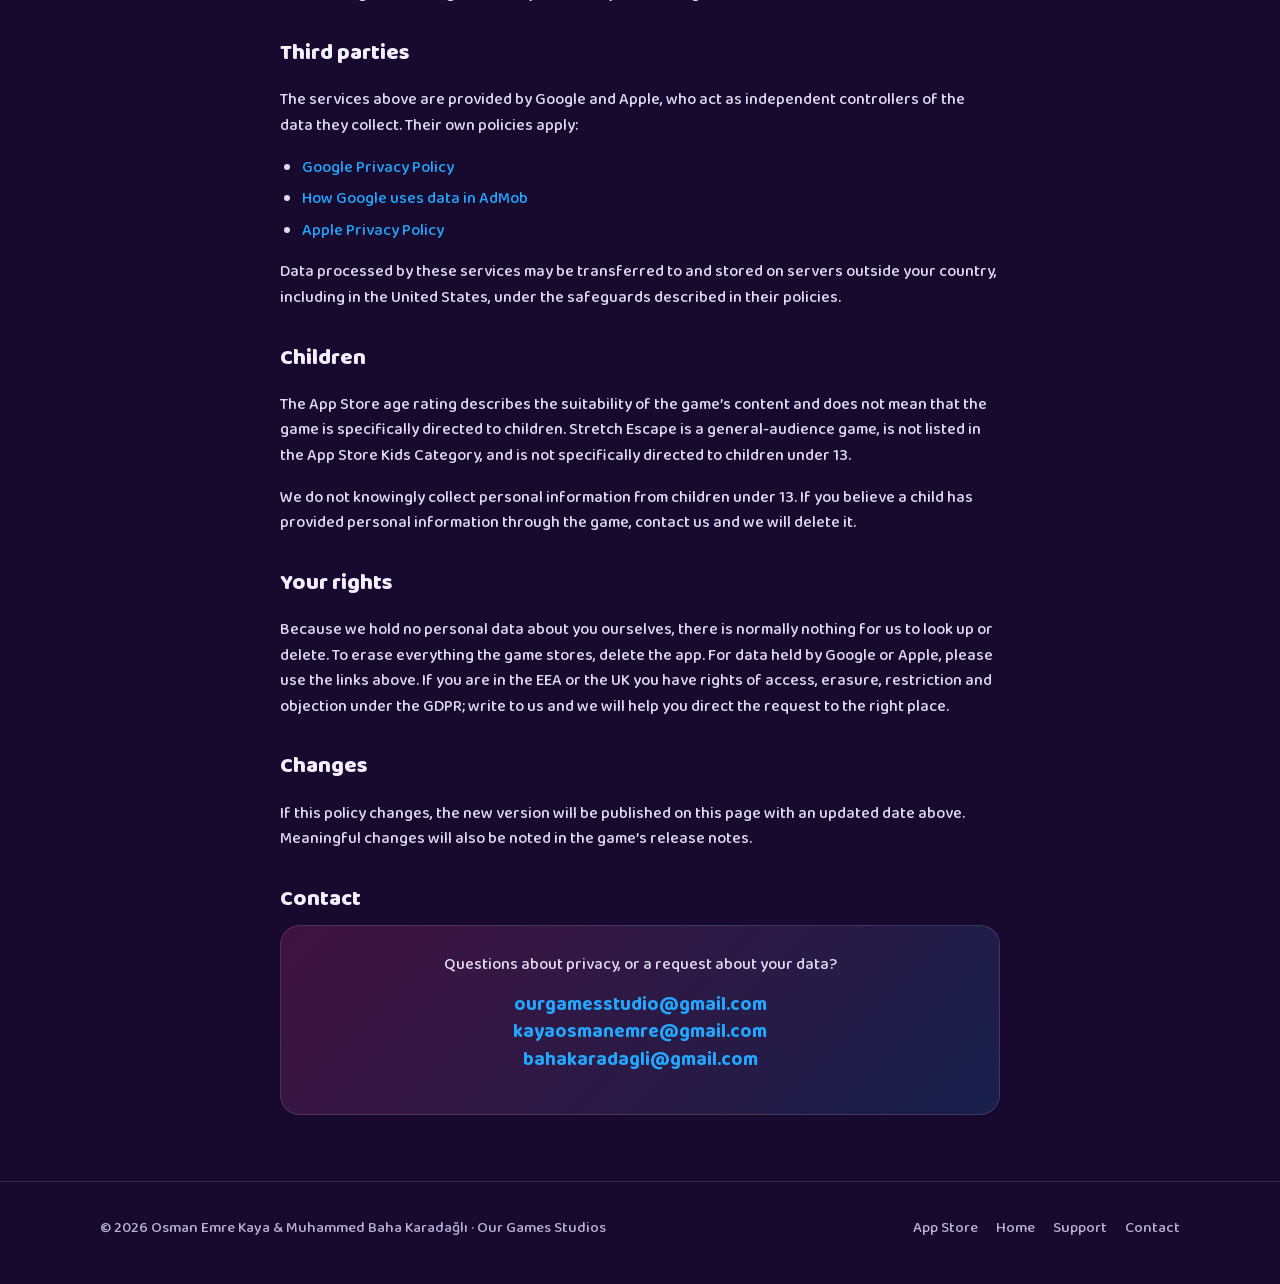
==== commit cc9ab3dd: "Oyun App Store'a çıktı: indirme linkini koy "Coming soon to the App Store" rozetinin yerini gerçek i" ====
--- a/privacy.html
+++ b/privacy.html
@@ -114,6 +114,7 @@
   <div class="kap">
     <span>© 2026 Osman Emre Kaya &amp; Muhammed Baha Karadağlı · Our Games Studios</span>
     <nav>
+      <a href="https://apps.apple.com/app/id6809575376">App Store</a>
       <a href="index.html">Home</a>
       <a href="support.html">Support</a>
       <a href="mailto:ourgamesstudio@gmail.com,kayaosmanemre@gmail.com,bahakaradagli@gmail.com">Contact</a>
--- a/style.css
+++ b/style.css
@@ -102,8 +102,6 @@
   background: rgba(255, 255, 255, .09); box-shadow: inset 0 0 0 1px var(--kenar);
   color: var(--yazi);
 }
-.dugme.pasif { opacity: .75; cursor: default; }
-.dugme.pasif:hover { transform: none; }
 
 /* Kedi ekranın kenarına değil İÇERİK SÜTUNUNA yaslı (.hero .kap'ın içinde):
    geniş ekranda kenara yapışınca metinden kopuk, ıssız duruyordu; taşarsa da
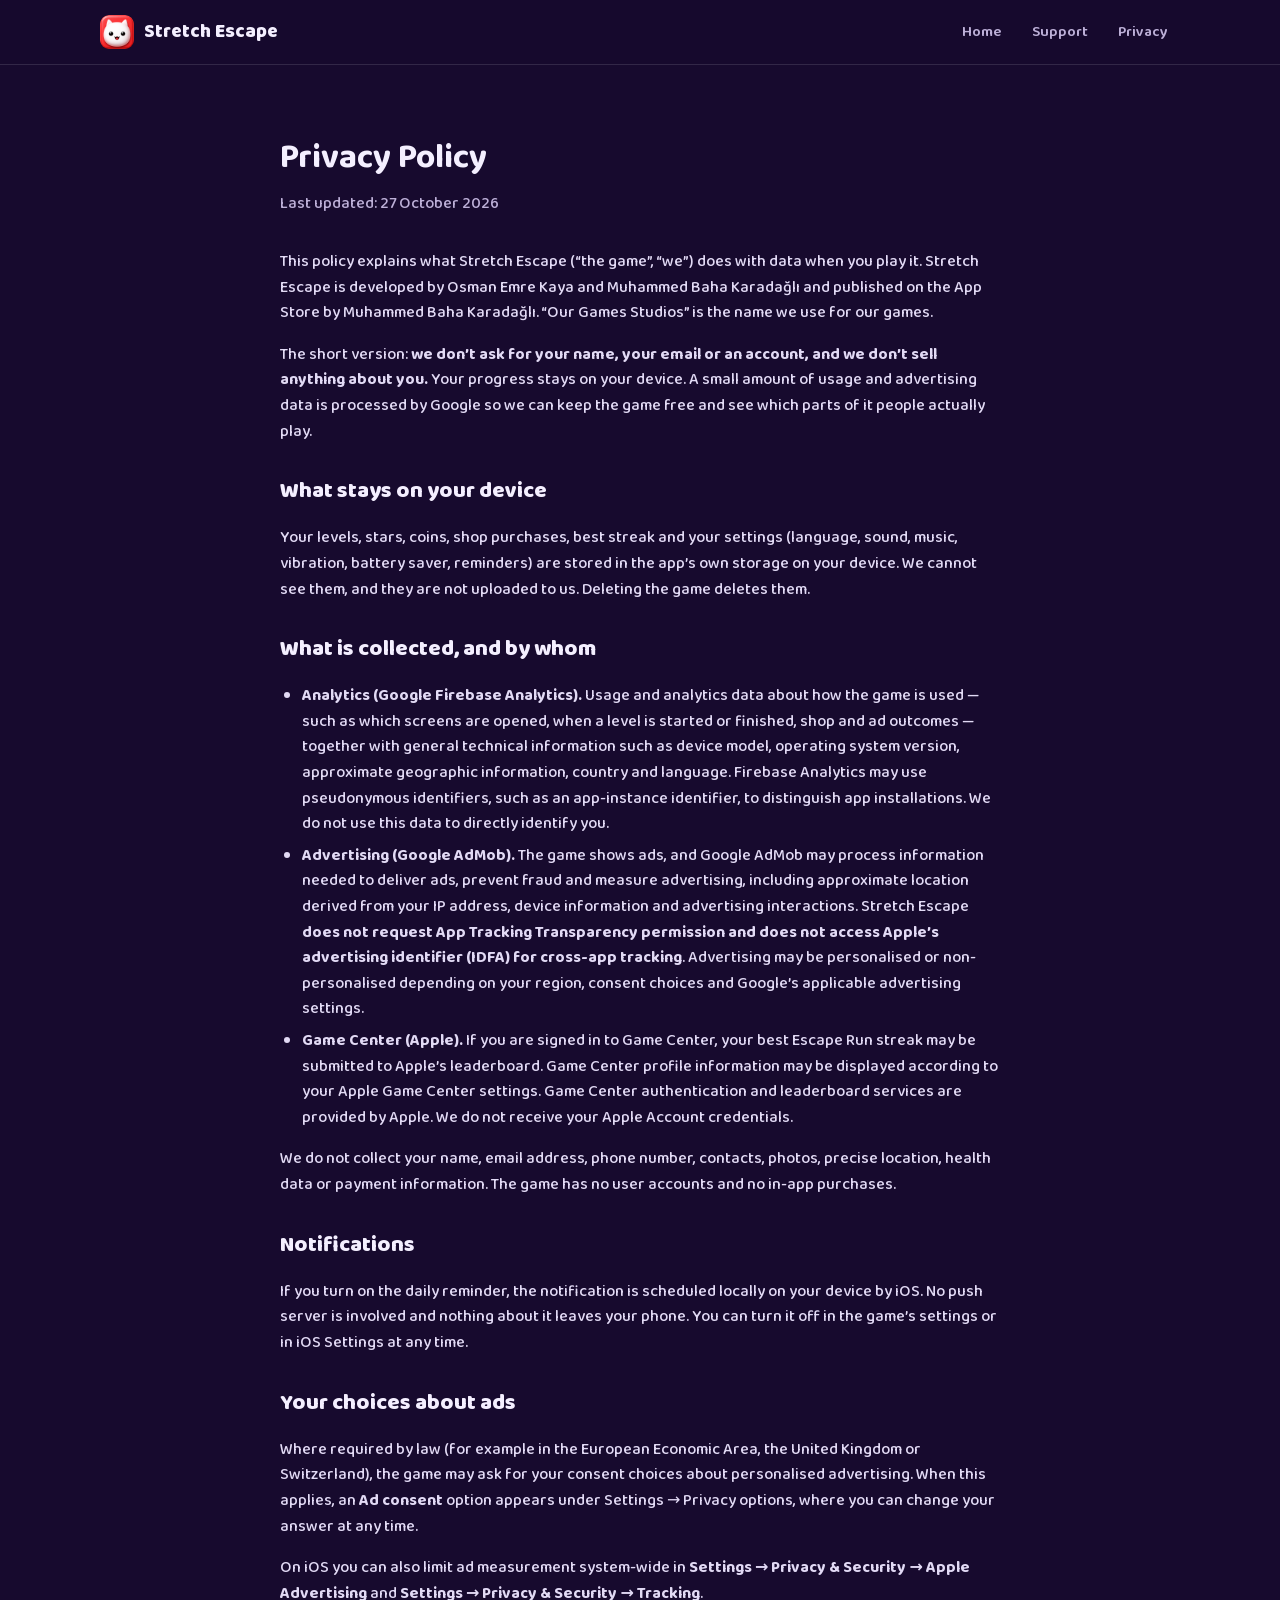
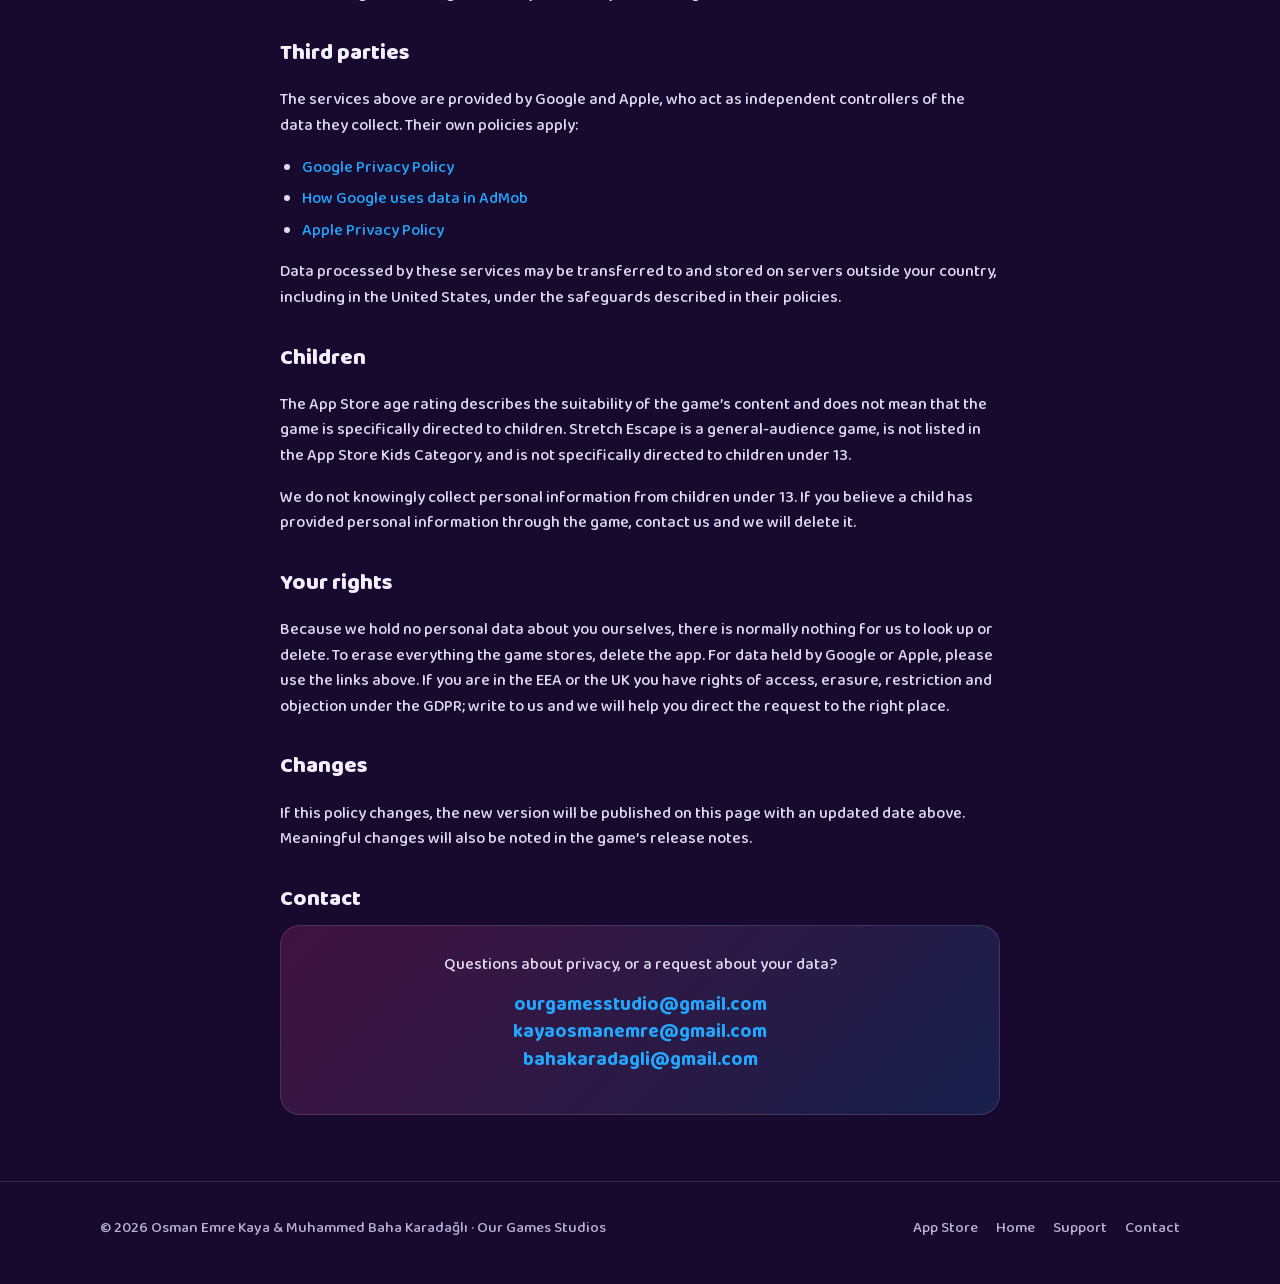
==== commit 08b9a946: "Gizlilik politikası: rıza seçeneğinin yeni yeri Uygulamada reklam rızası artık Settings → Privacy op" ====
--- a/privacy.html
+++ b/privacy.html
@@ -26,7 +26,7 @@
 <section>
   <div class="kap metin">
     <h1>Privacy Policy</h1>
-    <p class="tarih">Last updated: 8 October 2026</p>
+    <p class="tarih">Last updated: 27 October 2026</p>
 
     <p>This policy explains what Stretch Escape (“the game”, “we”) does with data when you play it.
       Stretch Escape is developed by Osman Emre Kaya and Muhammed Baha Karadağlı and published on the App Store
@@ -69,8 +69,8 @@
 
     <h2>Your choices about ads</h2>
     <p>Where required by law (for example in the European Economic Area, the United Kingdom or Switzerland), the game may
-      ask for your consent choices about personalised advertising. When this applies, a <b>Privacy options</b> row appears
-      in the game’s Settings screen, where you can change your answer at any time.</p>
+      ask for your consent choices about personalised advertising. When this applies, an <b>Ad consent</b> option appears
+      under Settings → Privacy options, where you can change your answer at any time.</p>
     <p>On iOS you can also limit ad measurement system-wide in <b>Settings → Privacy &amp; Security → Apple Advertising</b>
       and <b>Settings → Privacy &amp; Security → Tracking</b>.</p>
 
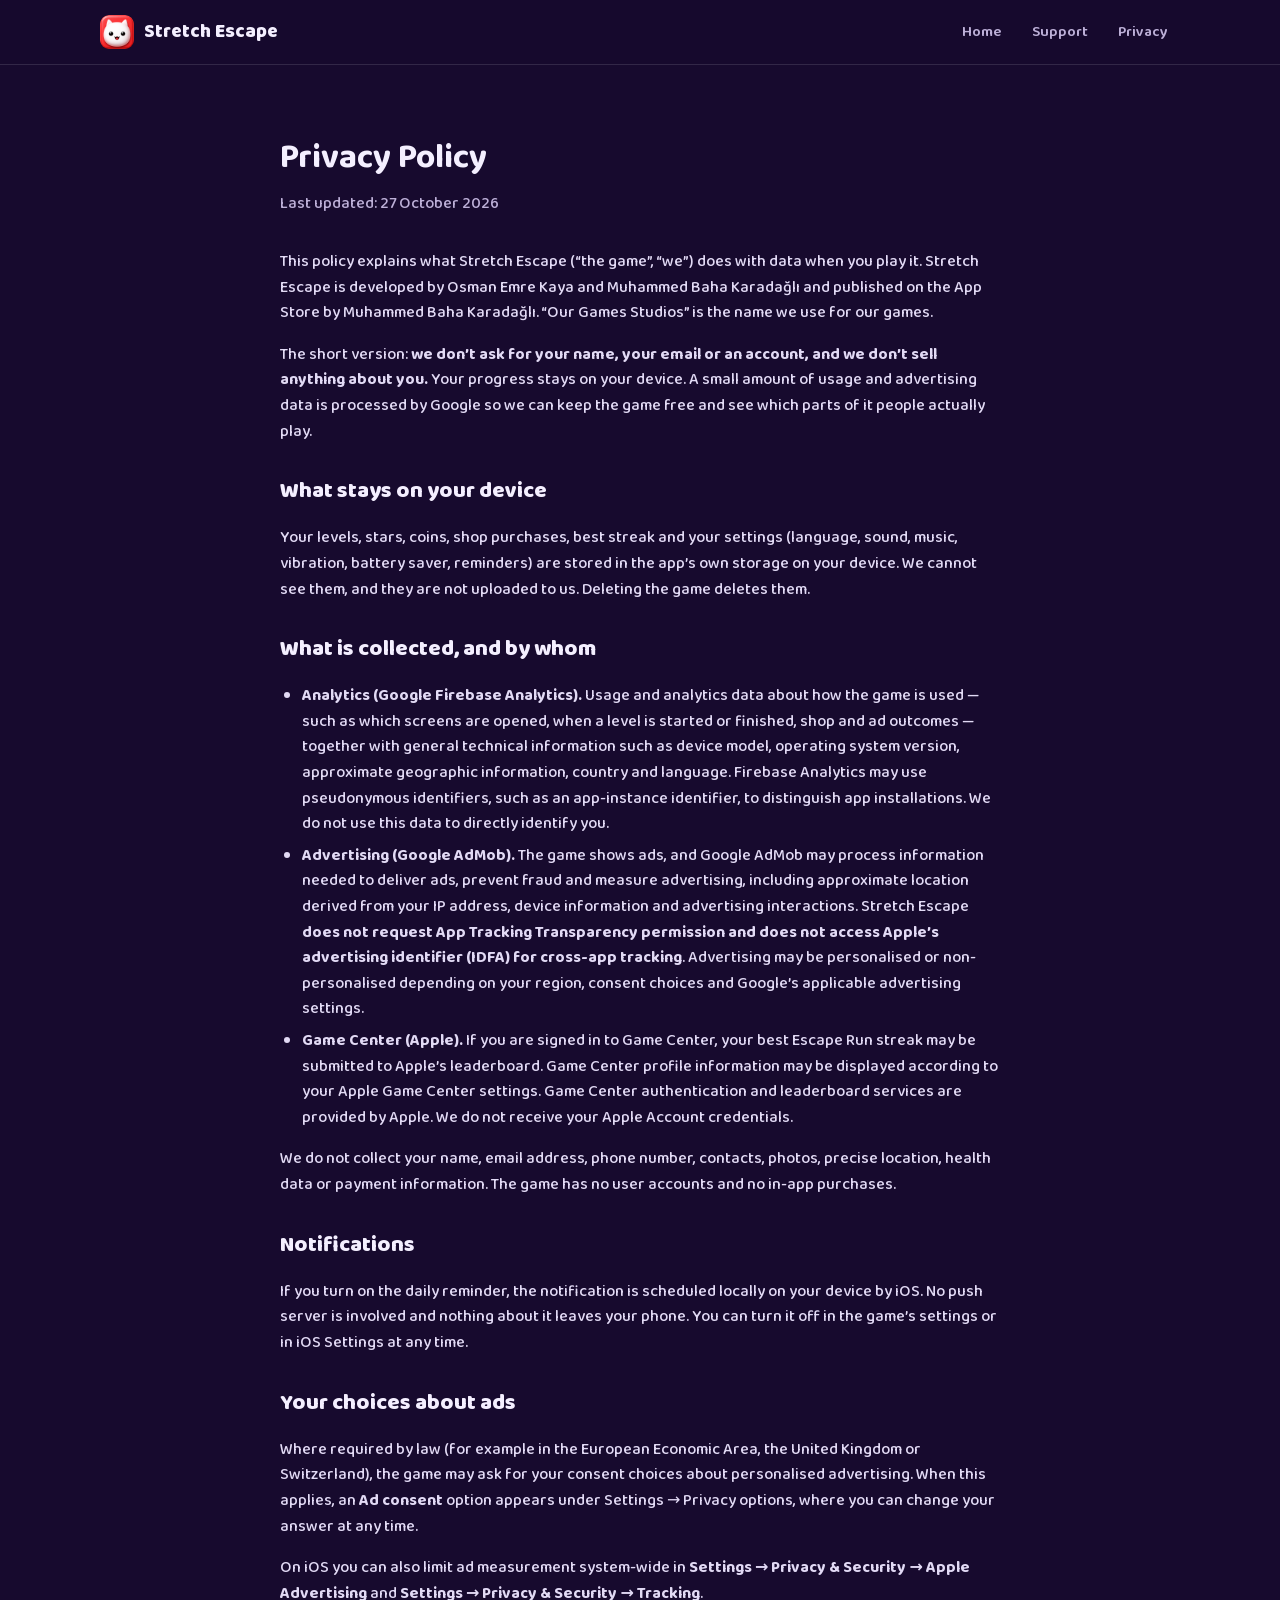
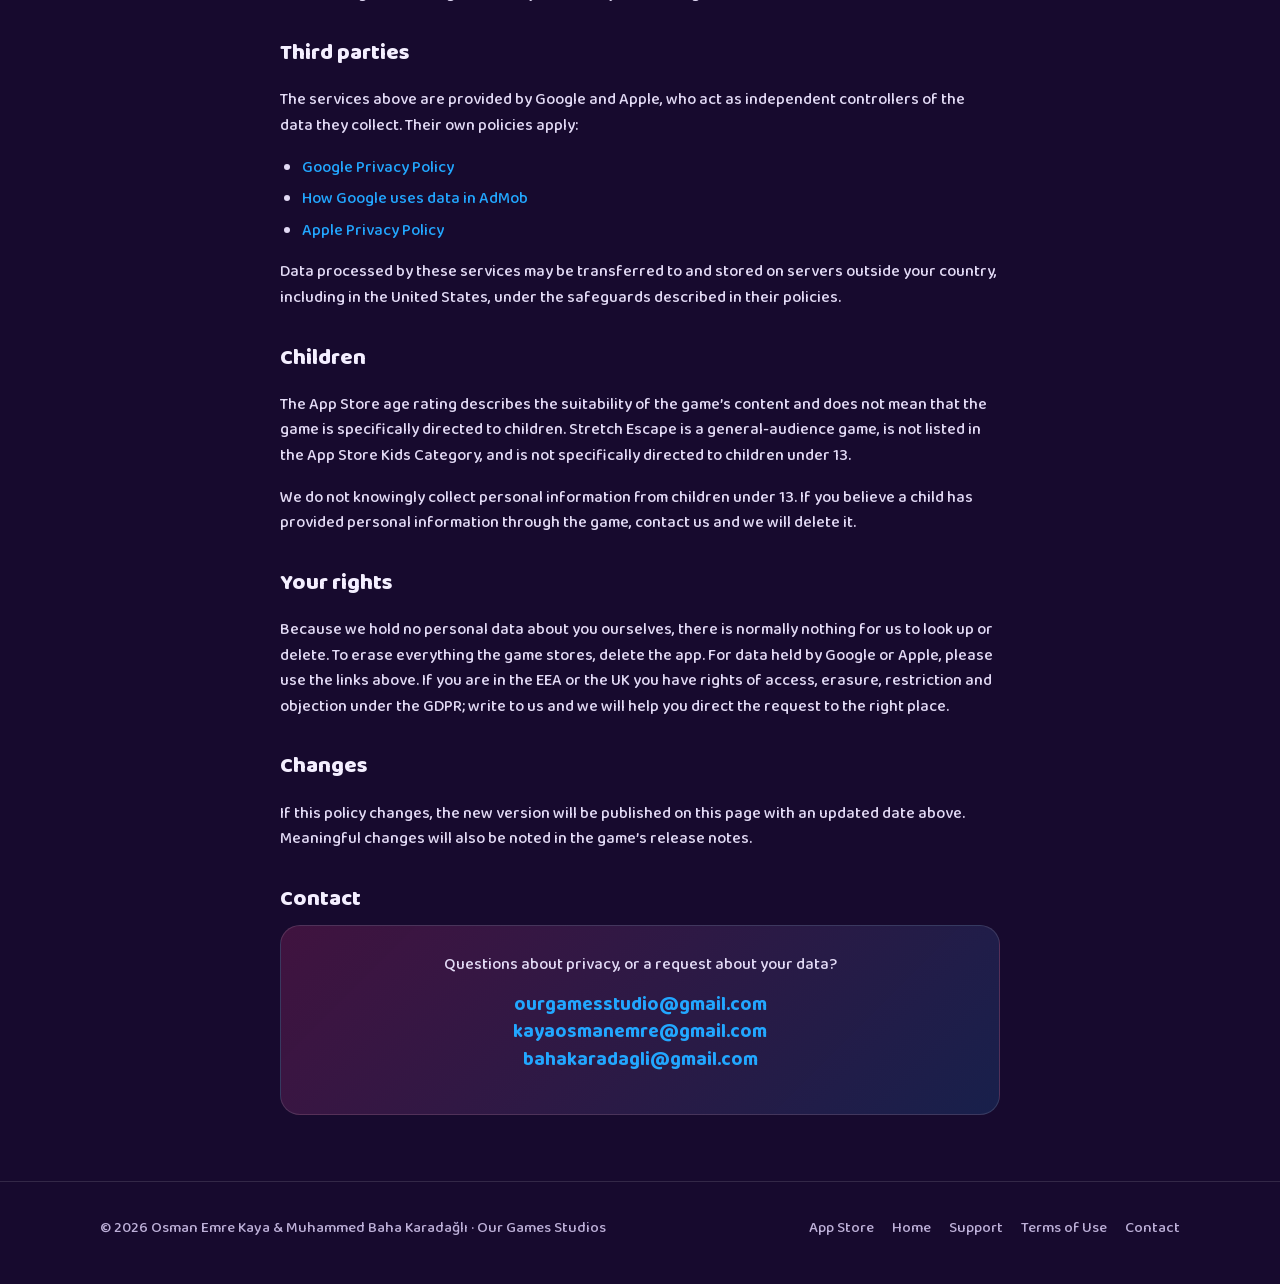
==== commit 23f53130: "Kullanım koşulları sayfası (terms.html) Metin oyunun içindeki kullanım koşullarıyla kelimesi kelimes" ====
--- a/privacy.html
+++ b/privacy.html
@@ -117,6 +117,7 @@
       <a href="https://apps.apple.com/app/id6809575376">App Store</a>
       <a href="index.html">Home</a>
       <a href="support.html">Support</a>
+      <a href="terms.html">Terms of Use</a>
       <a href="mailto:ourgamesstudio@gmail.com,kayaosmanemre@gmail.com,bahakaradagli@gmail.com">Contact</a>
     </nav>
   </div>
